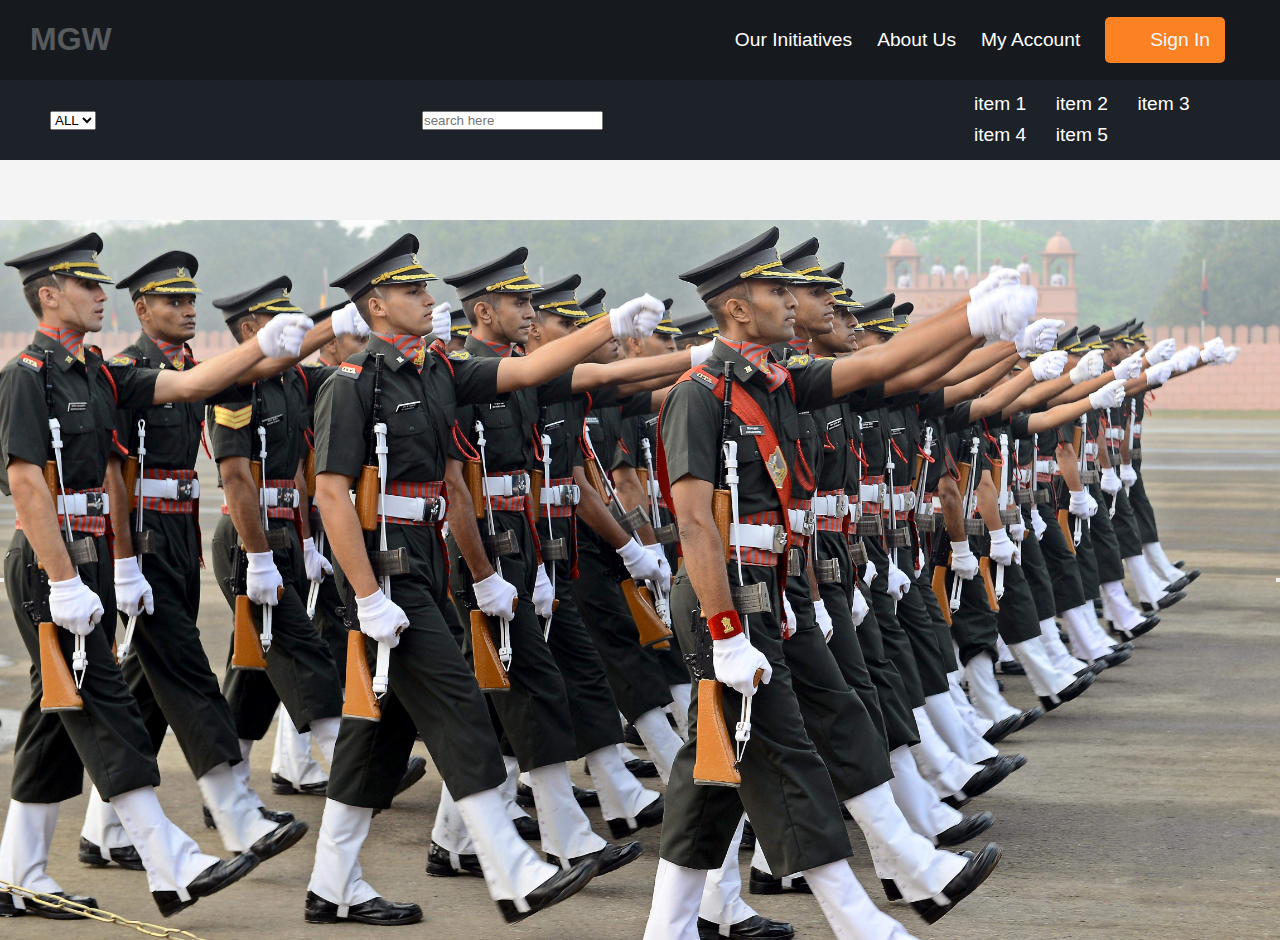
==== index.html @ dee2dc0b "images for image slider" ====
<!DOCTYPE html>
<html lang="en">
<head>
    <meta charset="UTF-8">
    <meta name="viewport" content="width=device-width, initial-scale=1.0">
    <title>MGW HOME PAGE</title>
    <link rel="stylesheet" href="style.css">
    <link rel="stylesheet" href="https://cdnjs.cloudflare.com/ajax/libs/font-awesome/6.6.0/css/all.min.css" integrity="sha512-Kc323vGBEqzTmouAECnVceyQqyqdsSiqLQISBL29aUW4U/M7pSPA/gEUZQqv1cwx4OnYxTxve5UMg5GT6L4JJg==" crossorigin="anonymous" referrerpolicy="no-referrer">
</head>
<header>

    <!---navigaton bar--->

    <div class="nav-bar" id="nav bar">
        <nav class="navigation-bar" id="navbar">
            <P id="logo" href="#">
                <span>M</span><span>G</span><span>W</span>
              </P>
            <div class="nav-links">
                <a href="http://127.0.0.1:5503/our-innovations.html">Our Initiatives</a>
                <a href="about-us.html">About Us</a>
                <a href="user-page.html">My Account</a>
                <a href="login-page.html" class="sign-in-btn" style="color:aliceblue">
                    <i class="fa-solid fa-user"></i>
                    Sign In
                </a>
                <p href="cart.html" class="cart-btn"><i class="fa-solid fa-cart-shopping" style="color: #fafafa;"></i></p>
            </div>
        </nav>
    </div>

    <!--search bar-->

    <nav class="search-bar" id="search-bar">
        <div class="search-bar">
            <select>
                <option>ALL</option>
                <input placeholder="search here">
                <div class="search-icon"><i class="fa-solid fa-magnifying-glass" style="color: #ffffff;"></i></div>
            </select>
        </div>
        <div class="item-links-pages">
            <a href="#">item 1</a>
            <a href="#">item 2</a>
            <a href="#">item 3</a>
            <a href="#">item 4</a>
            <a href="#">item 5</a>
        </div>
    </nav>

</header>
<body>
    
    
    <!-- Hero section image slider -->
    <div class="hero-section">
        <div class="image-container">
            <div class="image-list">
                <div class="image-item">
                    <img src="img1.jpg" alt="image-1">
                </div>
                <div class="image-item">
                    <img src="training_of_indian_army_hd_indian_army.jpg" alt="image-2">
                </div>
                <div class="image-item">
                    <img src="img2.jpg" alt="image-3">
                </div>
                <div class="image-item">
                    <img src="img3.jpg" alt="image-4">
                </div>
                <div class="image-item">
                    <img src="img3.jpg" alt="image-5">
                </div>
                <div class="image-item">
                    <img src="img3.jpg" alt="image-6">
                </div>
                <div class="image-item">
                    <img src="img3.jpg" alt="image-7">
                </div>
                <div class="image-item">
                    <img src="img3.jpg" alt="image-8">
                </div>
                <div class="image-item">
                    <img src="img3.jpg" alt="image-9">
                </div>
                <div class="image-item">
                    <img src="img3.jpg" alt="image-10">
                </div>
                <div class="image-item">
                    <img src="img3.jpg" alt="image-11">
                </div>
                <div class="image-item">
                    <img src="img3.jpg" alt="image-12">
                </div>
                <div class="image-item">
                    <img src="img3.jpg" alt="image-13">
                </div>
            </div>
            <div class="img-btn-container">
                <button class="slider-btn" id="slide-btn-left"><i class="fa-solid fa-angle-left"></i></button>
                <button class="slider-btn" id="slide-btn-right"><i class="fa-solid fa-angle-right"></i></button>
            </div>
        </div>
    </div>
    

</body>

<!--footer>

    <div class="footer-div">

    <div class="footer-section" id="social-media">
        <h3 onclick="toggleVisibility('social-media-content')">Social Media</h3>
        <div id="social-media-content" class="hidden">
            <p><a href="#" class="footer-link" style="color:aliceblue">Facebook</a></p>
            <p><a href="#" class="footer-link" style="color:aliceblue">Twitter</a></p>
            <p><a href="#" class="footer-link" style="color:aliceblue">Instagram</a></p>
        </div>
    </div>
    <hr width="100%" height="2px">
    
    <div class="footer-section" id="links">
        <h3 onclick="toggleVisibility('links-content')">Links</h3>
        <div id="links-content" class="hidden">
            <p><a href="#" style="color:aliceblue">Home</a></p>
            <p><a href="#" style="color:aliceblue">About Us</a></p>
            <p><a href="#" style="color:aliceblue">Innovations</a></p>
        </div>
    </div>
    <hr>

    <div class="footer-section" id="contact-us">
        <h3 onclick="toggleVisibility('contact-us-content')">contact us</h3>
        <div id="contact-us-content" class="hidden">
            <p>123456789</p>
            <p>aggriculturekh@gmail.com</p>
        </div>
    </div>
    <hr width="100%" height="2px">

    <div class="footer-section" id="address">
        <h3 onclick="toggleVisibility('address-content')">Our Address</h3>
        <div id="address-content" class="hidden">
            <p>National Informatics Centre</p>
            <p>A4B4, 3rd Floor, A Block</p>
            <p>CGO Complex, Lodhi Road</p>
            <p>New Delhi-110003</p>
        </div>
    </div>
    <hr>
</footer--->

</html>
---- style.css ----
*{
    padding:0;
    margin:0;
    border:border-box;

}


body {
    font-family: 'Poppins', sans-serif;
    line-height: 1.6;
    color:#1d2228;
    background-color: #f4f4f4;
    margin: 0;
    padding: 0;
}

/*navigation bar*/

#navbar {
    background-color:#161a1f; 
    height: 80px; 
    width: 100%;
    display: flex;
    align-items: center;
    padding: 0 30px;
    position: relative;
    transition: background-color 0.3s ease;
}

#logo {
    color:#585b5d; 
    font-family: 'Segoe UI', Tahoma, Geneva, Verdana, sans-serif;
    font-size: 2rem;
    margin-right: auto; 
    text-decoration: none; 
    font-weight: bold; 
    transition: color 0.3s ease; 
  }
  
  #logo span {
    display: inline-block;
    transition: transform 0.3s ease;
    position: relative;
    cursor: pointer;
  }
  
  #logo span:hover {
    transform: translateY(-5px) rotateZ(5deg);
  }
  
  /* For a more dynamic wave effect */

  #logo span:nth-child(odd):hover {
    transform: translateY(5px) rotateZ(-5deg);
  }


.navigation-bar nav {
    display: flex;
    align-items: center;
}

.navigation-bar a {
    color: #ffffff; 
    text-decoration: none;
    margin-left: 25px; 
    font-size: 1.2rem;
    position: relative;
    padding: 0  px; 
    transition: color 0.3s ease, transform 0.3s ease; 
}

.navigation-bar a::after {
    content: '';
    position: absolute;
    left: 0;
    bottom: -5px;
    height: 2px;
    width: 100%;
    background-color:#fb8122;
    transform: scaleX(0); 
    transform-origin: bottom right;
    transition: transform 0.3s ease;
}

.navigation-bar a:hover {
    color: #fb8122; 
    transform: translateY(-2px); 
}

.navigation-bar a:hover::after {
    transform: scaleX(1); 
}

.navigation-bar i {
    color: #ffffff; 
    margin-left: 25px;
    font-size: 1.5rem;
    transition: color 0.3s ease, transform 0.3s ease; 
}

.navigation-bar i:hover {
    color:#ffffff; 
    transform: scale(1.2); 
}

.navigation-bar {
    display: flex;
    justify-content: space-between;
    align-items: center;
    padding: 0 20px;
    width: 100%;
    box-sizing: border-box;
}

.nav-links {
    display: flex;
    align-items: center;
}

.sign-in-btn {
    display: flex;
    align-items: center;
    background-color:#fb8122;
    color: #ffffff;
    padding: 8px 15px;
    border-radius: 5px;
    transition: background-color 0.3s ease;
}

.sign-in-btn:hover {
    background-color:#b3540b ;
}

.sign-in-btn i {
    margin-right: 5px;
}

@media (max-width: 768px) {
    .nav-links {
        display: none;
    }
    
  
}

/* search-bar*/


#search-bar {
    background-color:#1d2228; 
    height: 80px; 
    width: 100%;
    align-items: center;
    padding: 0 30px;
    position: relative;
    transition: background-color 0.3s ease;
}


.search-bar nav {
    display: flex;
    align-items: center;
}
.search-bar a {
    color: #ffffff; 
    text-decoration: none;
    margin-left: 25px; 
    font-size: 1.2rem;
    position: relative;
    padding: 0  px; 
    transition: color 0.3s ease, transform 0.3s ease; 
}

.seach-bar a::after {
    content: '';
    position: absolute;
    left: 0;
    bottom: -5px;
    height: 2px;
    width: 100%;
    background-color:#fb8122;
    transform: scaleX(0); 
    transform-origin: bottom right;
    transition: transform 0.3s ease;
}

.search-bar a:hover {
    color: #fb8122; 
    transform: translateY(-2px); 
}

.search-bar a:hover::after {
    transform: scaleX(1); 
}

.earch-bar i {
    color: #ffffff; 
    margin-left: 25px;
    font-size: 1.5rem;
    transition: color 0.3s ease, transform 0.3s ease; 
}

.search-bar i:hover {
    color:#ffffff; 
    transform: scale(1.2); 
}

.search-bar {
    display: flex;
    justify-content: space-between;
    align-items: center;
    padding: 0 20px;
    width: 100%;
    box-sizing: border-box;
}

.search-link-page {
    display: flex;
    align-items: center;
}

.sign-in-btn {
    display: flex;
    align-items: center;
    background-color:#fb8122;
    color: #ffffff;
    padding: 8px 15px;
    border-radius: 5px;
    transition: background-color 0.3s ease;
}

.sign-in-btn:hover {
    background-color:#b3540b ;
}

.sign-in-btn i {
    margin-right: 5px;
}

@media (max-width: 768px) {
    .nav-links {
        display: none;
    }
    
  
}


/*hero section*/

/*image slider*/

.hero-section {
    margin-top: 60px;
    position: relative;
    height: 80vh;
    overflow: hidden;
}

.image-container{
    width: 100%;
    height: 100%;
}

.image-list{
  display: flex;
  transition: transform 0.5s ease;
}

.image-item{
    flex: 0 0 100%;
    height: 80vh;
}

.image-item img{
    width: 100%;
    height: 100%;
    object-fit: cover;
}


.img-btn-container{
    position: absolute;
    top: 50%;
    transform: translateY(-50%);
    display:flex;
    justify-content:space-between;
    width:100%;
    
}
  





/*contact info



.info{
    height: 400px;
    width: 23%;
    background-color:#161a1f;}

    #social-media{
        color:white;
       }
    
    #links{
        color:white;
       }  
   
   .footer-section {
       margin-bottom: 15px;
       color:white;
       transition: background-color 0.3s ease;
   }

   .footer-section h3 {
       cursor: pointer;
       
       margin: 50px;
   }
   
   .hidden {
       display: none;
       color:white;
   }
   
   .footer-section a {
       text-decoration: none;
       margin-top: 20px;
   }

   .footer-section p{
       margin-left:50px;
   }

   .footer-section a:hover {
       text-decoration: underline;
   }

footer {
    background-color: #161a1f; 
    color: #ecf0f1; 
}

.footer-link {
    color: #1d2228; 
    text-decoration: none;
    transition: color 0.3s ease;
}

.footer-link:hover {
    color: #fb8122; 
    text-decoration: underline;
}

.footer-section h3 {
    cursor: pointer;
}

.hidden {
    display: none;
}

*/
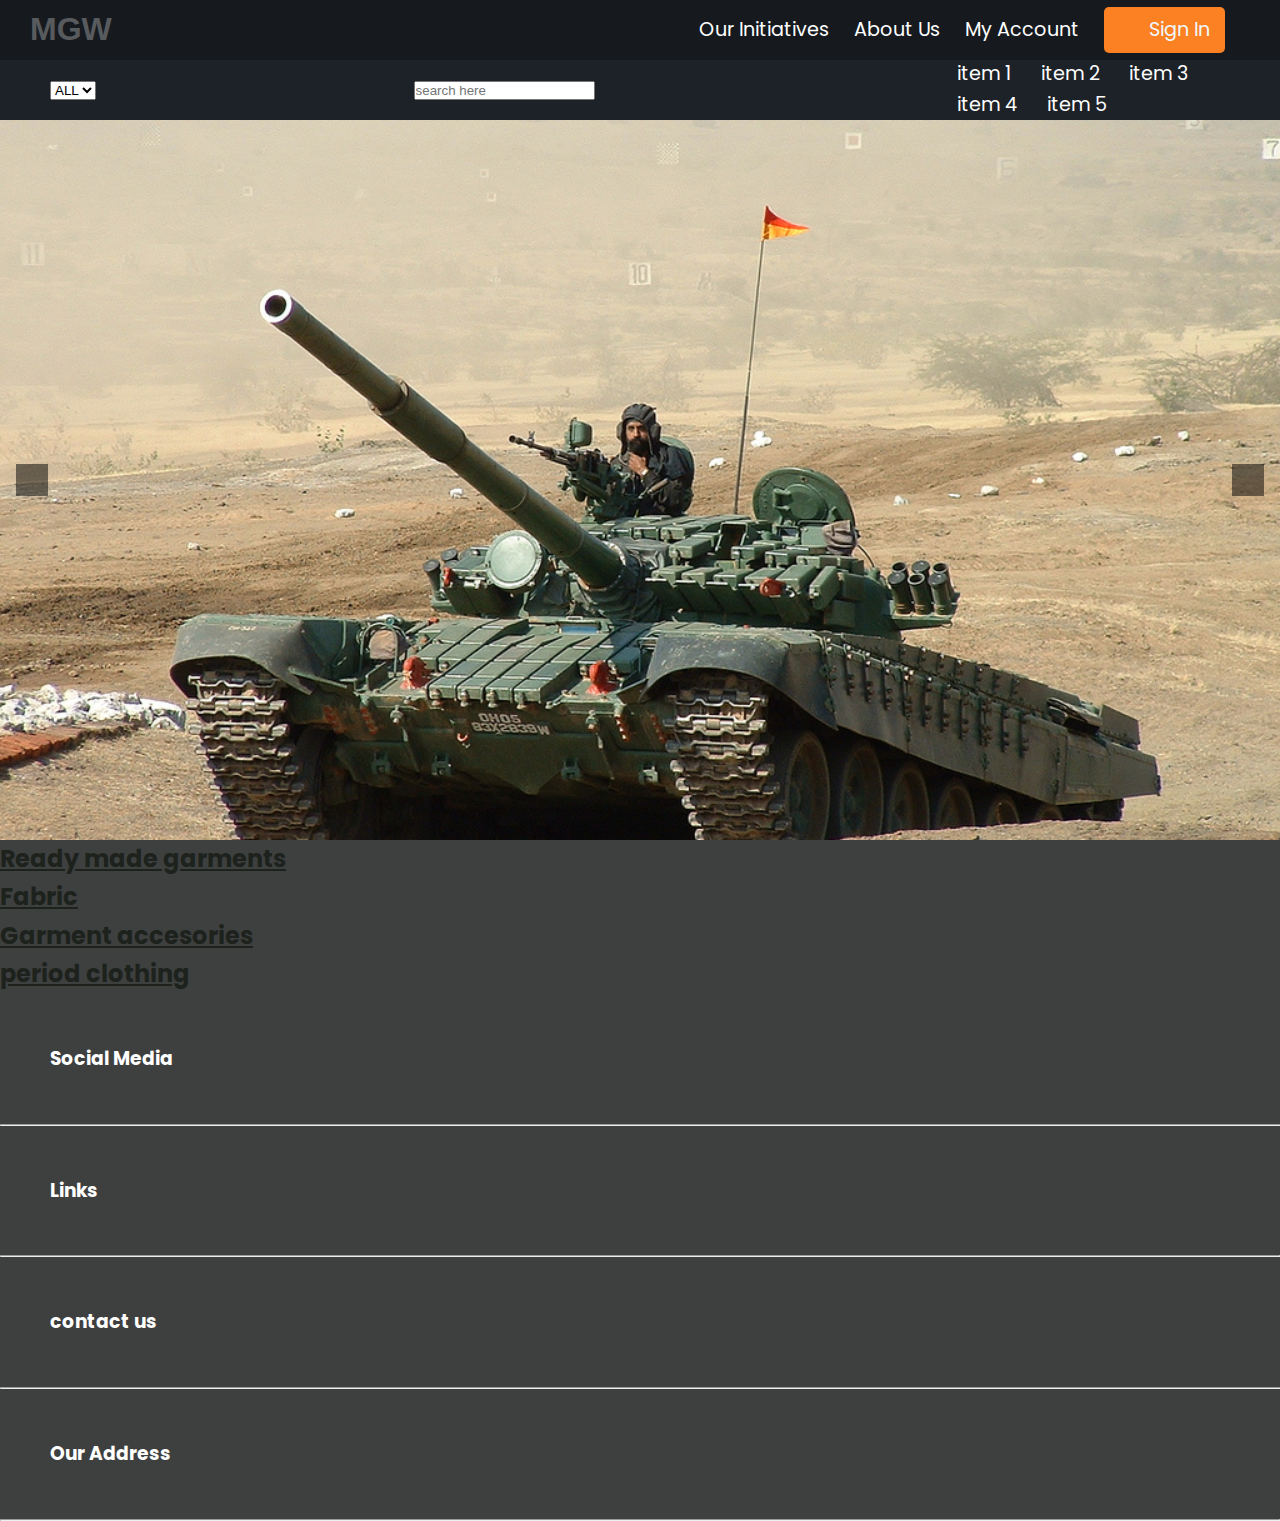
==== commit cd5d1d78: "." ====
--- a/index.html
+++ b/index.html
@@ -6,8 +6,11 @@
     <title>MGW HOME PAGE</title>
     <link rel="stylesheet" href="style.css">
     <link rel="stylesheet" href="https://cdnjs.cloudflare.com/ajax/libs/font-awesome/6.6.0/css/all.min.css" integrity="sha512-Kc323vGBEqzTmouAECnVceyQqyqdsSiqLQISBL29aUW4U/M7pSPA/gEUZQqv1cwx4OnYxTxve5UMg5GT6L4JJg==" crossorigin="anonymous" referrerpolicy="no-referrer">
+    <!-- Add Google Fonts -->
+    <link href="https://fonts.googleapis.com/css2?family=Poppins:wght@300;400;600;700&display=swap" rel="stylesheet">
 </head>
 <header>
+    <body>
 
     <!---navigaton bar--->
 
@@ -47,23 +50,21 @@
             <a href="#">item 5</a>
         </div>
     </nav>
+</header>
 
-</header>
-<body>
-    
     
     <!-- Hero section image slider -->
     <div class="hero-section">
         <div class="image-container">
             <div class="image-list">
                 <div class="image-item">
-                    <img src="img1.jpg" alt="image-1">
+                    <img src="img3.jpg" alt="image-1">
                 </div>
                 <div class="image-item">
                     <img src="training_of_indian_army_hd_indian_army.jpg" alt="image-2">
                 </div>
                 <div class="image-item">
-                    <img src="img2.jpg" alt="image-3">
+                    <img src="img3.jpg" alt="image-3">
                 </div>
                 <div class="image-item">
                     <img src="img3.jpg" alt="image-4">
@@ -102,11 +103,32 @@
             </div>
         </div>
     </div>
+
+    
+    <!-- Facilities provided -->
+    <div class="facilities-section">
+        <div class="box1 box">
+            <h2><a href="#" style="color:#1d221d">Ready made garments</a></h2>
+            <i class="fa-solid fa-shirt" style="color: #e28708;"></i>
+        </div>
+        <div class="box2 box">
+            <h2><a href="#" style="color:#1d221d">Fabric</a></h2>
+            <i class="fa-solid fa-hat-cowboy-side" style="color: #f29e0d;"></i>
+        </div>
+        <div class="box3 box">
+            <h2><a href="#" style="color:#1d221d">Garment accesories</a></h2>
+            <i class="fa-solid fa-magnifying-glass-chart" style="color: #fb8112;"></i>
+        </div>
+        <div class="box4 box">
+            <h2><a href="#" style="color: #1d221d;">period clothing</a></h2>
+            <i class="fa-solid fa-helmet-un" style="color: #fb8112;"></i>
+        </div>
+    </div>
     
 
 </body>
 
-<!--footer>
+<!--footer--->
 
     <div class="footer-div">
 
--- a/style.css
+++ b/style.css
@@ -19,7 +19,7 @@
 
 #navbar {
     background-color:#161a1f; 
-    height: 80px; 
+    height: 60px; 
     width: 100%;
     display: flex;
     align-items: center;
@@ -150,7 +150,7 @@
 
 #search-bar {
     background-color:#1d2228; 
-    height: 80px; 
+    height: 60px; 
     width: 100%;
     align-items: center;
     padding: 0 30px;
@@ -246,6 +246,9 @@
     
   
 }
+body{
+    background-color: #3e4040;
+}
 
 
 /*hero section*/
@@ -253,7 +256,7 @@
 /*image slider*/
 
 .hero-section {
-    margin-top: 60px;
+    margin-top: 0px;
     position: relative;
     height: 80vh;
     overflow: hidden;
@@ -290,13 +293,32 @@
     width:100%;
     
 }
-  
-
-
-
-
-
-/*contact info
+          
+.slider-btn{
+    position: absolute;
+    top: 50%;
+    transform: translateY(-50%);
+    background-color: rgba(0, 0, 0, 0.5);
+    color: #fff;
+    border: none;
+    padding: 1rem;
+    cursor: pointer;
+    font-size: 1.5rem;
+}
+
+#slide-btn-left {
+    left: 1rem;
+}
+
+#slide-btn-right {
+    right: 1rem;
+}
+
+
+
+
+
+/*contact info*/
 
 
 
@@ -367,4 +389,4 @@
     display: none;
 }
 
-*/
+
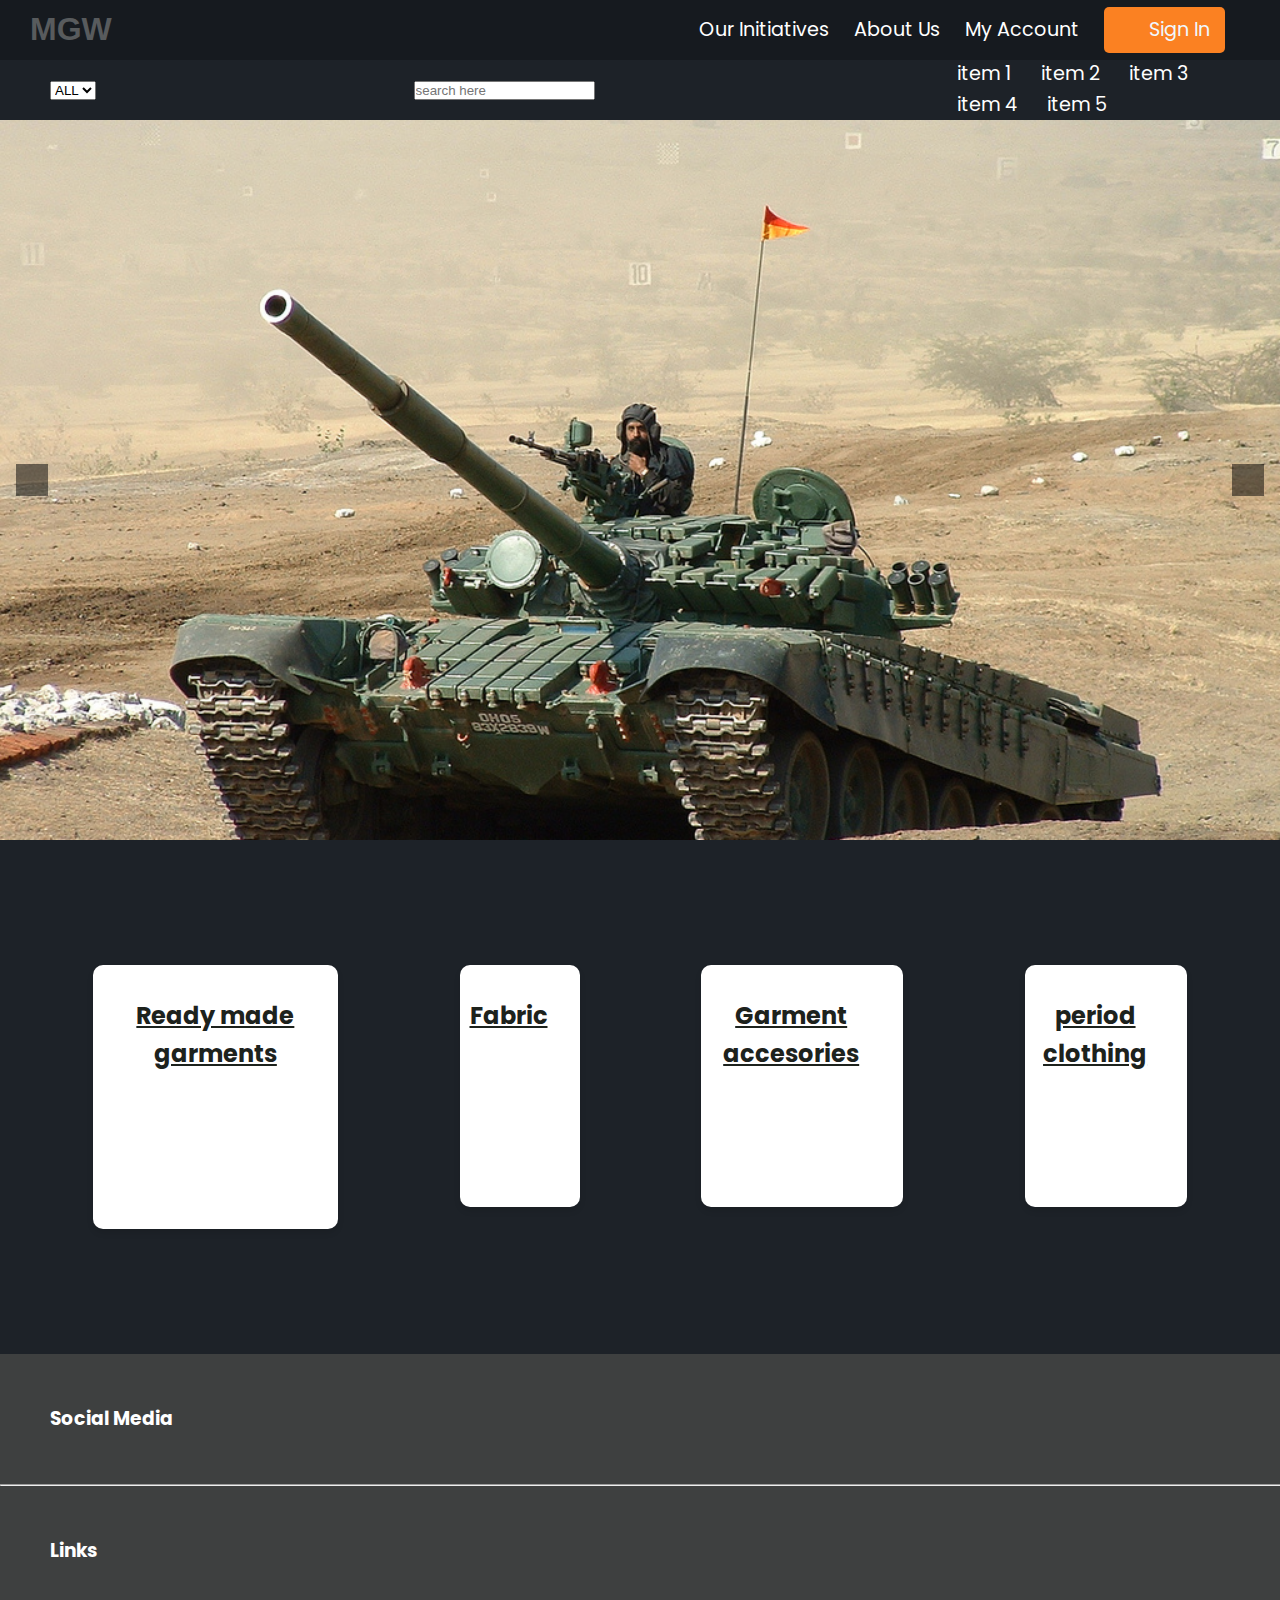
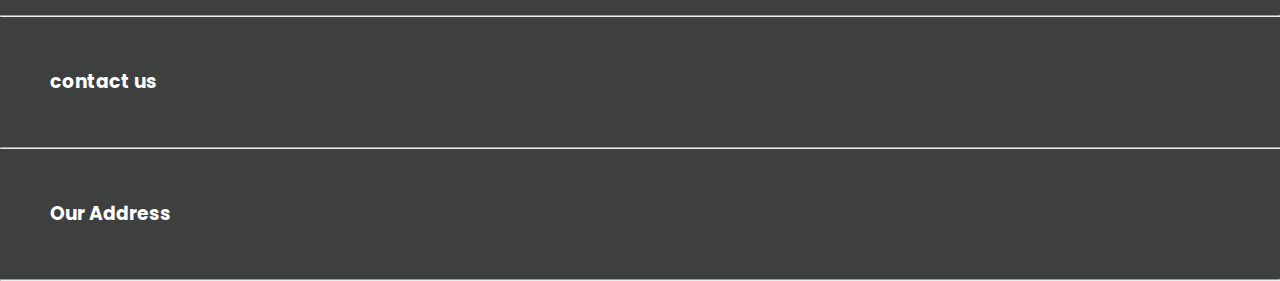
==== commit 3985133b: "transitions in photo slider added" ====
--- a/index.html
+++ b/index.html
@@ -171,6 +171,7 @@
         </div>
     </div>
     <hr>
-</footer--->
+    <script src="home-page.js"></script>
+</footer>
 
 </html>--- a/style.css
+++ b/style.css
@@ -253,6 +253,103 @@
 
 /*hero section*/
 
+/*services offered*/
+
+
+
+.facilities-section{
+    display: flex;
+    justify-content: space-around;
+    padding: 4rem 2rem;
+    background-color: #1d2228;
+}
+
+
+.box{
+    background-color: #fff;
+    padding: 2rem;
+    height:200px;
+    border-radius: 10px;
+    box-shadow: 0 4px 6px rgba(0, 0, 0, 0.1);
+    text-align: center;
+    transition: transform 0.3s ease;
+}
+            
+.box:hover{
+    transform: translateY(-10px);
+}
+
+.box h2 {
+    color: #2c3e50;
+    margin-bottom: 1rem;
+}
+
+.box i {
+    font-size: 3rem;
+    margin-top: 1rem;
+}
+
+.box1{
+    margin:5%;
+}
+
+.box2{
+    padding-left:10px;
+    padding-bottom:10px;
+    margin:5%;
+}
+
+.box3{
+    padding-left:10px;
+    padding-bottom:10px;
+    margin:5%;
+}
+
+.box4{
+    padding-left:10px;
+    padding-bottom:10px;
+    margin:5%;
+
+}
+
+
+
+/*additional information on the features*/
+
+.services-section {
+    display: flex;
+    padding: 4rem 2rem;
+    background-color: #fff;
+}
+
+.section-left {
+    flex: 1;
+    padding-right: 2rem;
+}
+
+.panel {
+    margin-bottom: 2rem;
+}
+
+.panel h2 {
+    color: #2c3e50;
+    margin-bottom: 1rem;
+}
+
+.section-right {
+    flex: 1;
+}
+
+.feature-image {
+    width: 100%;
+    height: auto;
+    border-radius: 10px;
+    box-shadow: 0 4px 6px rgba(0, 0, 0, 0.1);
+}
+
+
+
+
 /*image slider*/
 
 .hero-section {
@@ -313,9 +410,6 @@
 #slide-btn-right {
     right: 1rem;
 }
-
-
-
 
 
 /*contact info*/
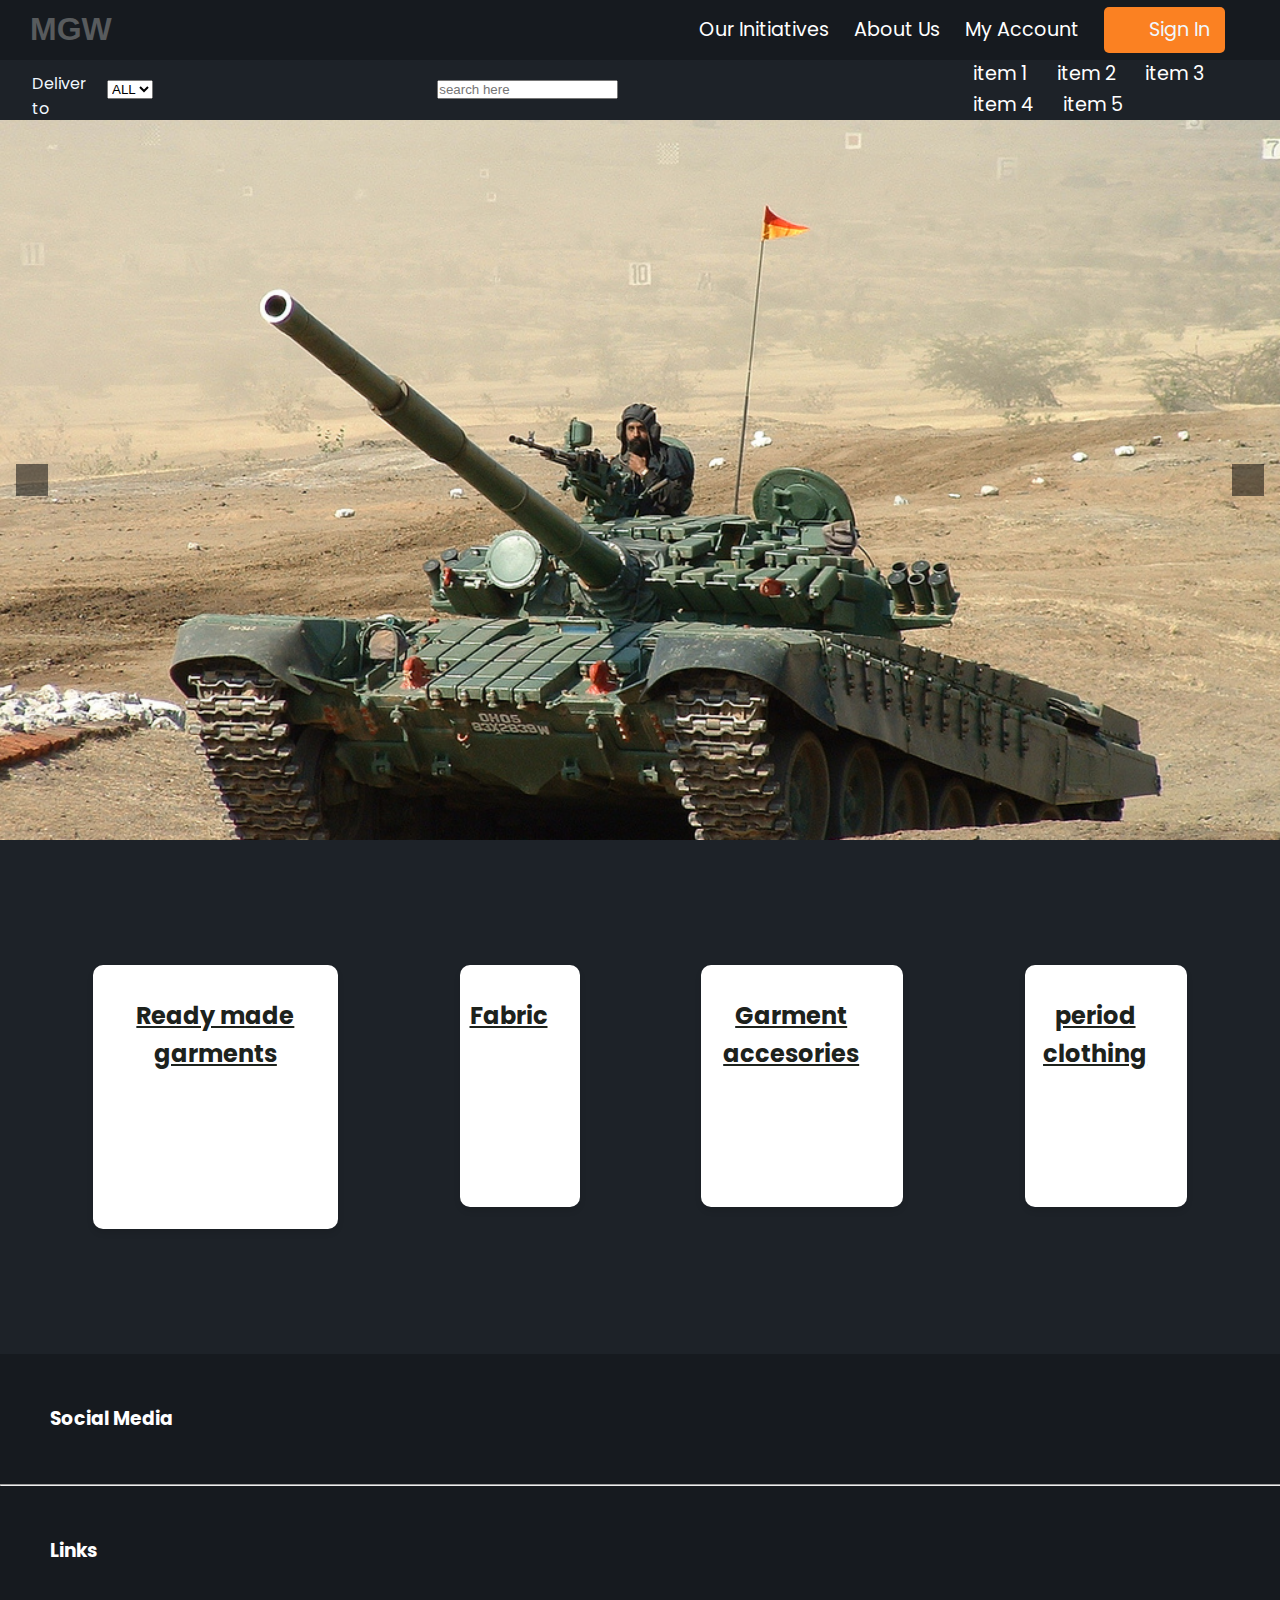
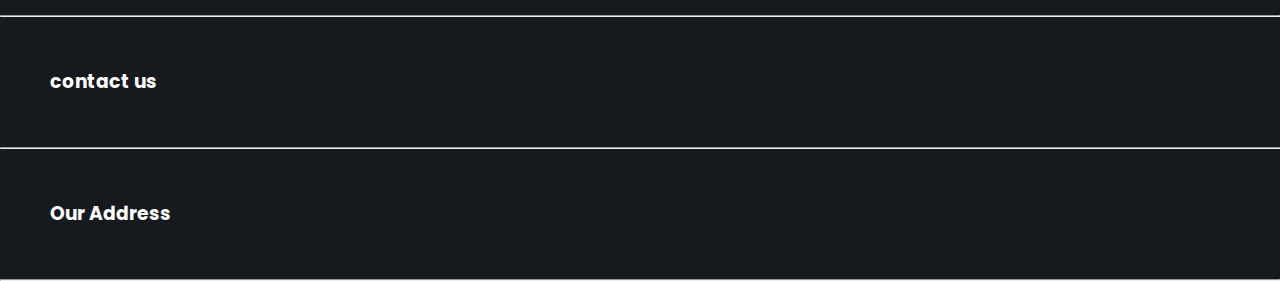
==== commit 3cdde5f0: "address to be delivered added" ====
--- a/index.html
+++ b/index.html
@@ -32,9 +32,22 @@
         </nav>
     </div>
 
-    <!--search bar-->
+    <!--search bar pannel -->
+    
+    <nav class="search-bar" id="search-bar">
+        
+        <!--search bar address bar for delivery location to be available-->
+        
+        <div class="address-icon">
+            <i class="fa-solid fa-location-dot" style="color:aliceblue" ></i>
+            <div class="address"></div>
+                <p style="color:aliceblue" class="address1">Deliver to</p>           
+                <p style="color:aliceblue" class="address2">India</p>
+            </div>
+        </div>
 
-    <nav class="search-bar" id="search-bar">
+     <!--search bar pannel -->
+
         <div class="search-bar">
             <select>
                 <option>ALL</option>
@@ -42,13 +55,18 @@
                 <div class="search-icon"><i class="fa-solid fa-magnifying-glass" style="color: #ffffff;"></i></div>
             </select>
         </div>
-        <div class="item-links-pages">
+
+
+        <!--search bar itm box -->
+        <nav class="item-links-pages" id="item-link-pages">
+            <div  class="items" id="items">
             <a href="#">item 1</a>
             <a href="#">item 2</a>
             <a href="#">item 3</a>
             <a href="#">item 4</a>
             <a href="#">item 5</a>
         </div>
+        </nav>
     </nav>
 </header>
 
--- a/style.css
+++ b/style.css
@@ -145,7 +145,7 @@
   
 }
 
-/* search-bar*/
+/* search-bar */
 
 
 #search-bar {
@@ -158,12 +158,33 @@
     transition: background-color 0.3s ease;
 }
 
+/*address */ 
+
+.address{
+  
+    size:2 rem;
+}
+
+.addess-icon{
+    display: flex;
+    align-items: center;
+}
+
+.address1{
+    size:1 rem;
+    margin-left: 2px;
+}
+
+.address2{
+    size:1 rem;
+}
 
 .search-bar nav {
     display: flex;
     align-items: center;
 }
-.search-bar a {
+
+.item-links-pages a {
     color: #ffffff; 
     text-decoration: none;
     margin-left: 25px; 
@@ -173,7 +194,7 @@
     transition: color 0.3s ease, transform 0.3s ease; 
 }
 
-.seach-bar a::after {
+.item-links-pages a::after {
     content: '';
     position: absolute;
     left: 0;
@@ -186,16 +207,16 @@
     transition: transform 0.3s ease;
 }
 
-.search-bar a:hover {
+.item-links-pages a:hover {
     color: #fb8122; 
     transform: translateY(-2px); 
 }
 
-.search-bar a:hover::after {
+.item-links-pages a:hover::after {
     transform: scaleX(1); 
 }
 
-.earch-bar i {
+.search-bar i {
     color: #ffffff; 
     margin-left: 25px;
     font-size: 1.5rem;
@@ -216,7 +237,7 @@
     box-sizing: border-box;
 }
 
-.search-link-page {
+.item-links-pages {
     display: flex;
     align-items: center;
 }
@@ -247,7 +268,7 @@
   
 }
 body{
-    background-color: #3e4040;
+    background-color:#161a1f ;
 }
 
 
@@ -280,7 +301,7 @@
 }
 
 .box h2 {
-    color: #2c3e50;
+    
     margin-bottom: 1rem;
 }
 
@@ -332,7 +353,7 @@
 }
 
 .panel h2 {
-    color: #2c3e50;
+   
     margin-bottom: 1rem;
 }
 
@@ -415,7 +436,6 @@
 /*contact info*/
 
 
-
 .info{
     height: 400px;
     width: 23%;
@@ -430,6 +450,7 @@
        }  
    
    .footer-section {
+    background-color: #161a1f; 
        margin-bottom: 15px;
        color:white;
        transition: background-color 0.3s ease;
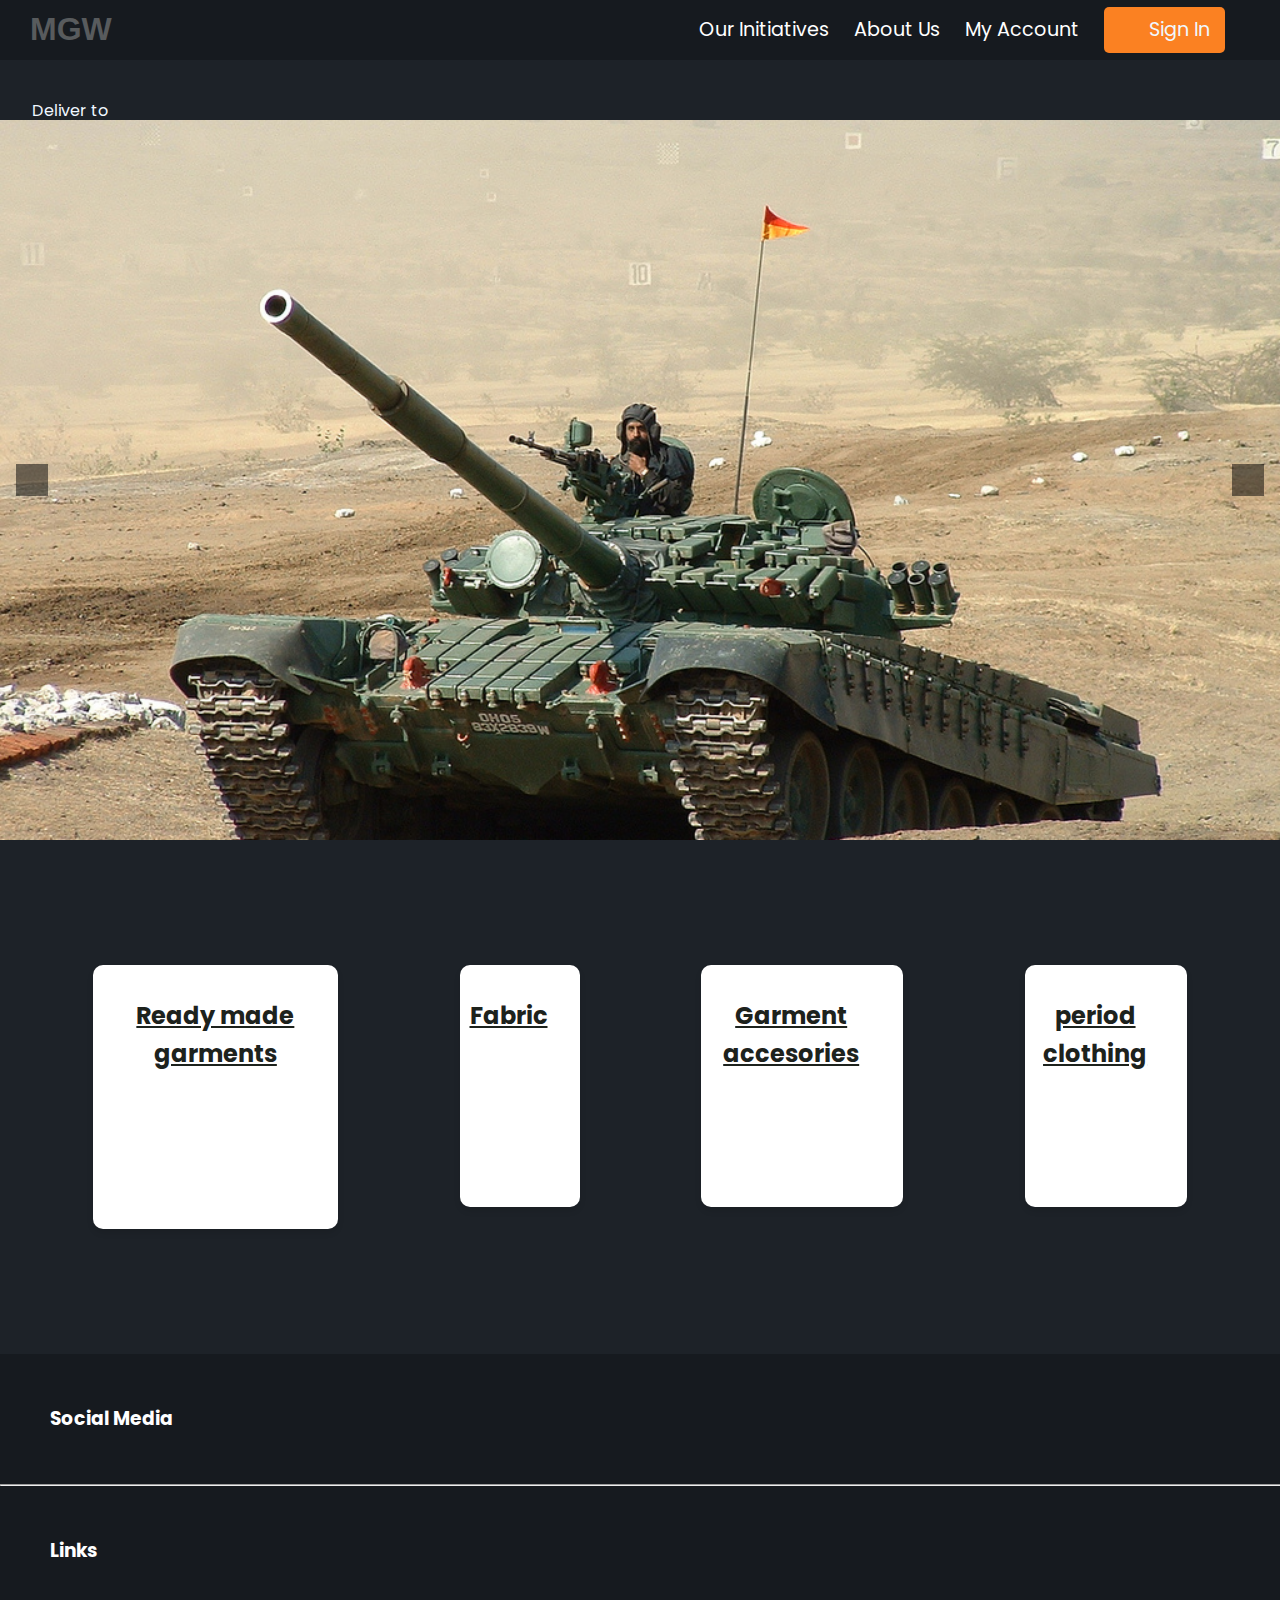
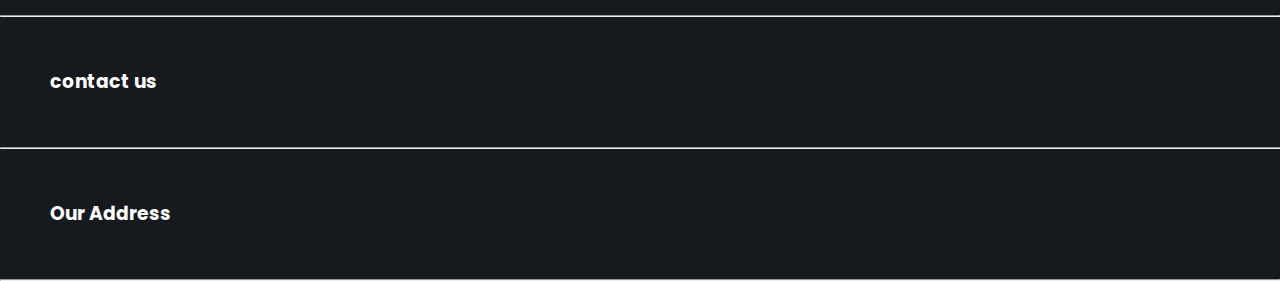
==== commit c572f854: "." ====
--- a/index.html
+++ b/index.html
@@ -35,11 +35,12 @@
     <!--search bar pannel -->
     
     <nav class="search-bar" id="search-bar">
+        <i class="fa-solid fa-location-dot" style="color:aliceblue" ></i>
+
         
         <!--search bar address bar for delivery location to be available-->
         
         <div class="address-icon">
-            <i class="fa-solid fa-location-dot" style="color:aliceblue" ></i>
             <div class="address"></div>
                 <p style="color:aliceblue" class="address1">Deliver to</p>           
                 <p style="color:aliceblue" class="address2">India</p>
@@ -63,8 +64,7 @@
             <a href="#">item 1</a>
             <a href="#">item 2</a>
             <a href="#">item 3</a>
-            <a href="#">item 4</a>
-            <a href="#">item 5</a>
+            
         </div>
         </nav>
     </nav>
--- a/style.css
+++ b/style.css
@@ -160,29 +160,28 @@
 
 /*address */ 
 
+
+.address-icon{
+   padding-left:2 rem;
+}
+
 .address{
-  
-    size:2 rem;
-}
-
-.addess-icon{
-    display: flex;
-    align-items: center;
-}
-
+display:flex;
+
+}
 .address1{
-    size:1 rem;
+    size:0.5 rem;
     margin-left: 2px;
 }
 
 .address2{
     size:1 rem;
-}
-
-.search-bar nav {
-    display: flex;
-    align-items: center;
-}
+    font-weight: bold;
+}
+
+/*search bar pannel*/
+
+
 
 .item-links-pages a {
     color: #ffffff; 
@@ -227,7 +226,7 @@
     color:#ffffff; 
     transform: scale(1.2); 
 }
-
+/*  
 .search-bar {
     display: flex;
     justify-content: space-between;
@@ -241,24 +240,7 @@
     display: flex;
     align-items: center;
 }
-
-.sign-in-btn {
-    display: flex;
-    align-items: center;
-    background-color:#fb8122;
-    color: #ffffff;
-    padding: 8px 15px;
-    border-radius: 5px;
-    transition: background-color 0.3s ease;
-}
-
-.sign-in-btn:hover {
-    background-color:#b3540b ;
-}
-
-.sign-in-btn i {
-    margin-right: 5px;
-}
+*/
 
 @media (max-width: 768px) {
     .nav-links {
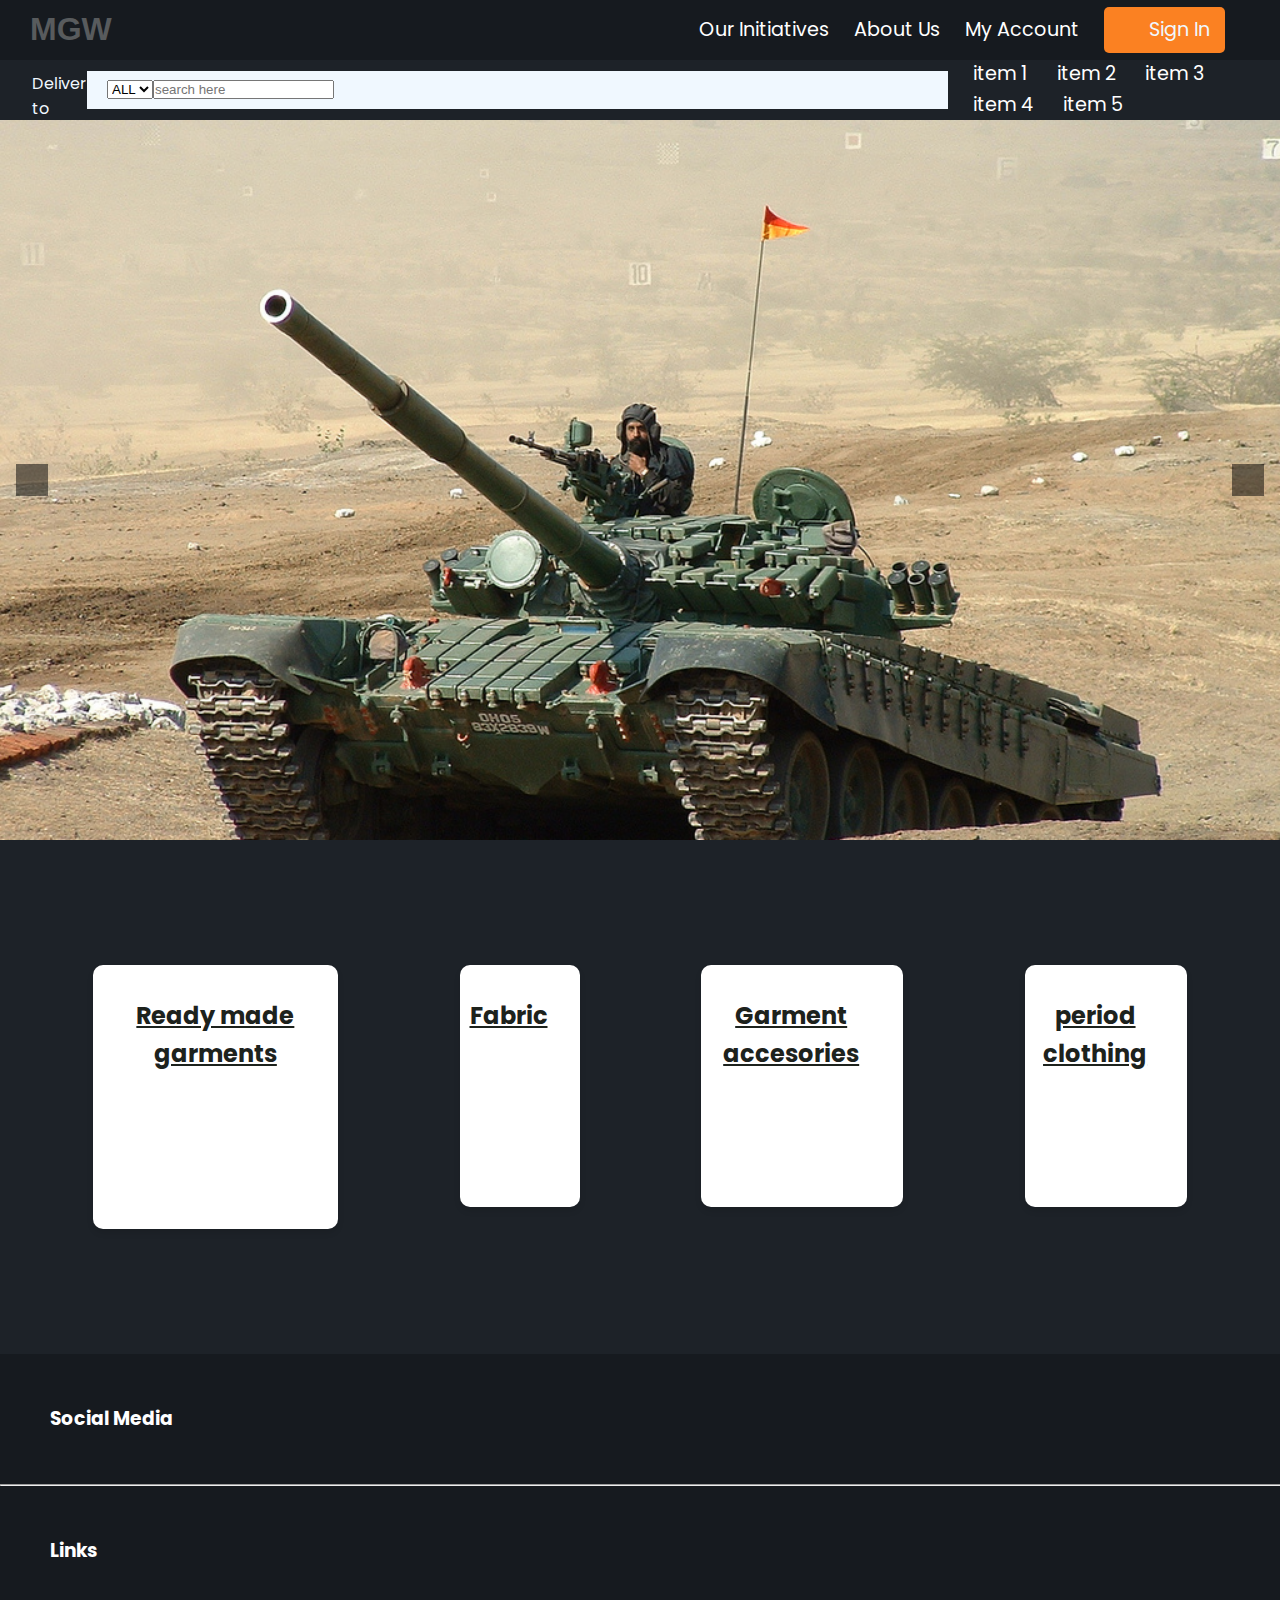
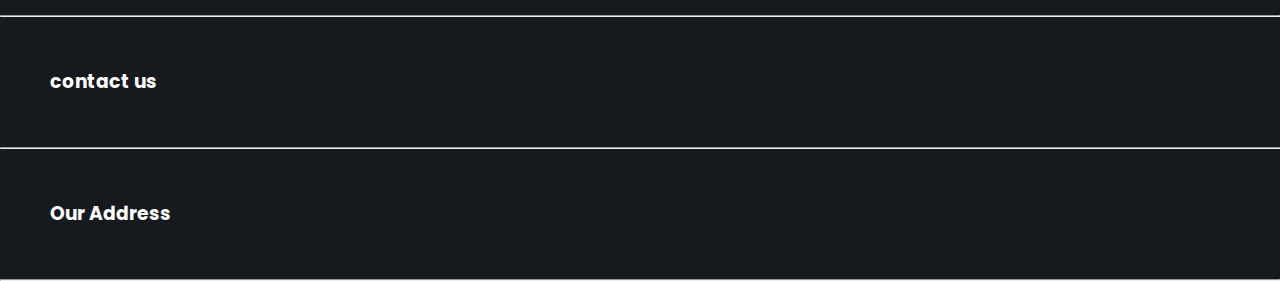
==== commit 74cac700: "." ====
--- a/index.html
+++ b/index.html
@@ -35,12 +35,11 @@
     <!--search bar pannel -->
     
     <nav class="search-bar" id="search-bar">
-        <i class="fa-solid fa-location-dot" style="color:aliceblue" ></i>
-
         
         <!--search bar address bar for delivery location to be available-->
         
         <div class="address-icon">
+            <i class="fa-solid fa-location-dot" style="color:aliceblue" ></i>
             <div class="address"></div>
                 <p style="color:aliceblue" class="address1">Deliver to</p>           
                 <p style="color:aliceblue" class="address2">India</p>
@@ -53,7 +52,9 @@
             <select>
                 <option>ALL</option>
                 <input placeholder="search here">
-                <div class="search-icon"><i class="fa-solid fa-magnifying-glass" style="color: #ffffff;"></i></div>
+                <div class="search-icon">
+                    <i class="fa-solid fa-magnifying-glass" style="color: #ffffff;"></i>
+                </div>
             </select>
         </div>
 
@@ -64,7 +65,8 @@
             <a href="#">item 1</a>
             <a href="#">item 2</a>
             <a href="#">item 3</a>
-            
+            <a href="#">item 4</a>
+            <a href="#">item 5</a>
         </div>
         </nav>
     </nav>
--- a/style.css
+++ b/style.css
@@ -181,7 +181,15 @@
 
 /*search bar pannel*/
 
-
+.search-bar {
+    display: flex;
+    align-items: center;
+    background-color: aliceblue;
+    padding: 0 20px;
+    border-radius: 2 px;
+    width: 100%;
+    box-sizing: border-box;
+}
 
 .item-links-pages a {
     color: #ffffff; 
@@ -226,21 +234,13 @@
     color:#ffffff; 
     transform: scale(1.2); 
 }
-/*  
-.search-bar {
-    display: flex;
-    justify-content: space-between;
-    align-items: center;
-    padding: 0 20px;
-    width: 100%;
-    box-sizing: border-box;
-}
+
 
 .item-links-pages {
     display: flex;
     align-items: center;
 }
-*/
+
 
 @media (max-width: 768px) {
     .nav-links {
@@ -414,8 +414,20 @@
     right: 1rem;
 }
 
-
-/*contact info*/
+/* items to be sold */
+
+
+
+
+
+
+
+
+
+
+
+
+/*contact info in footer*/
 
 
 .info{
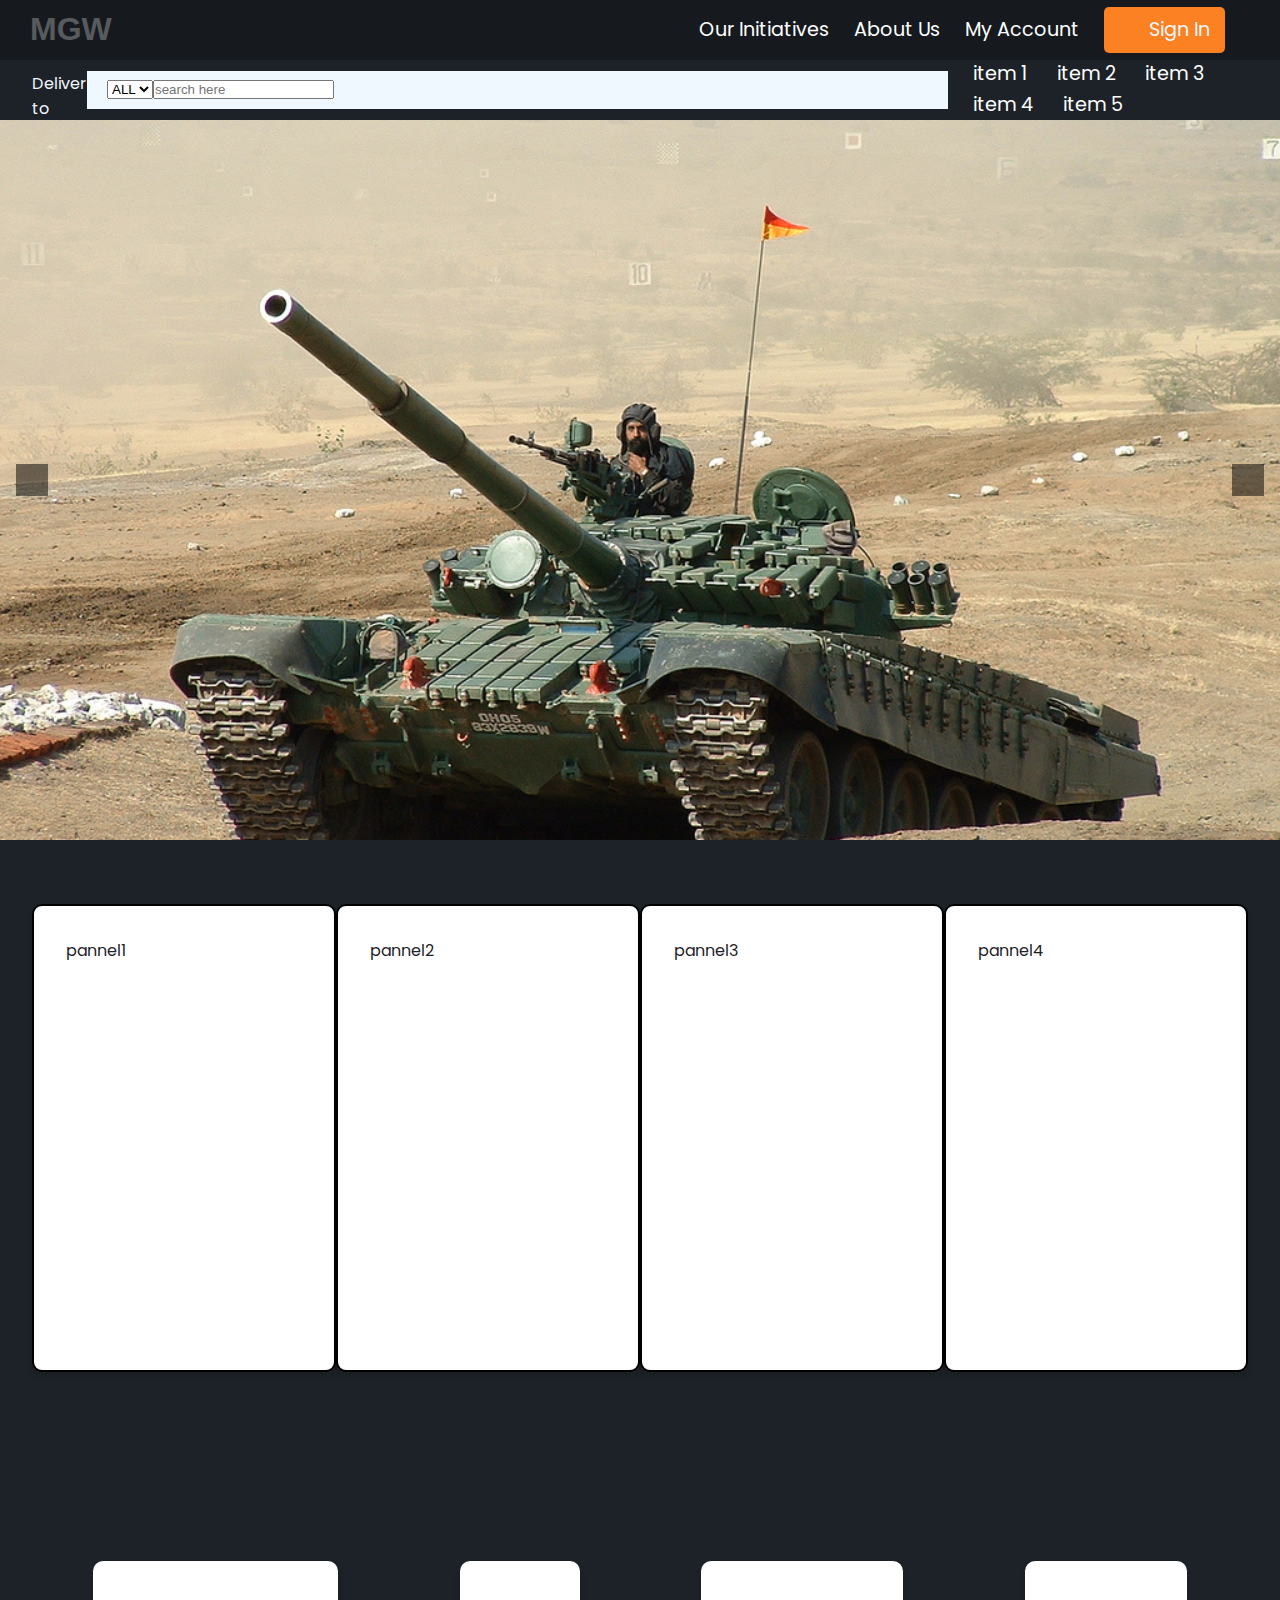
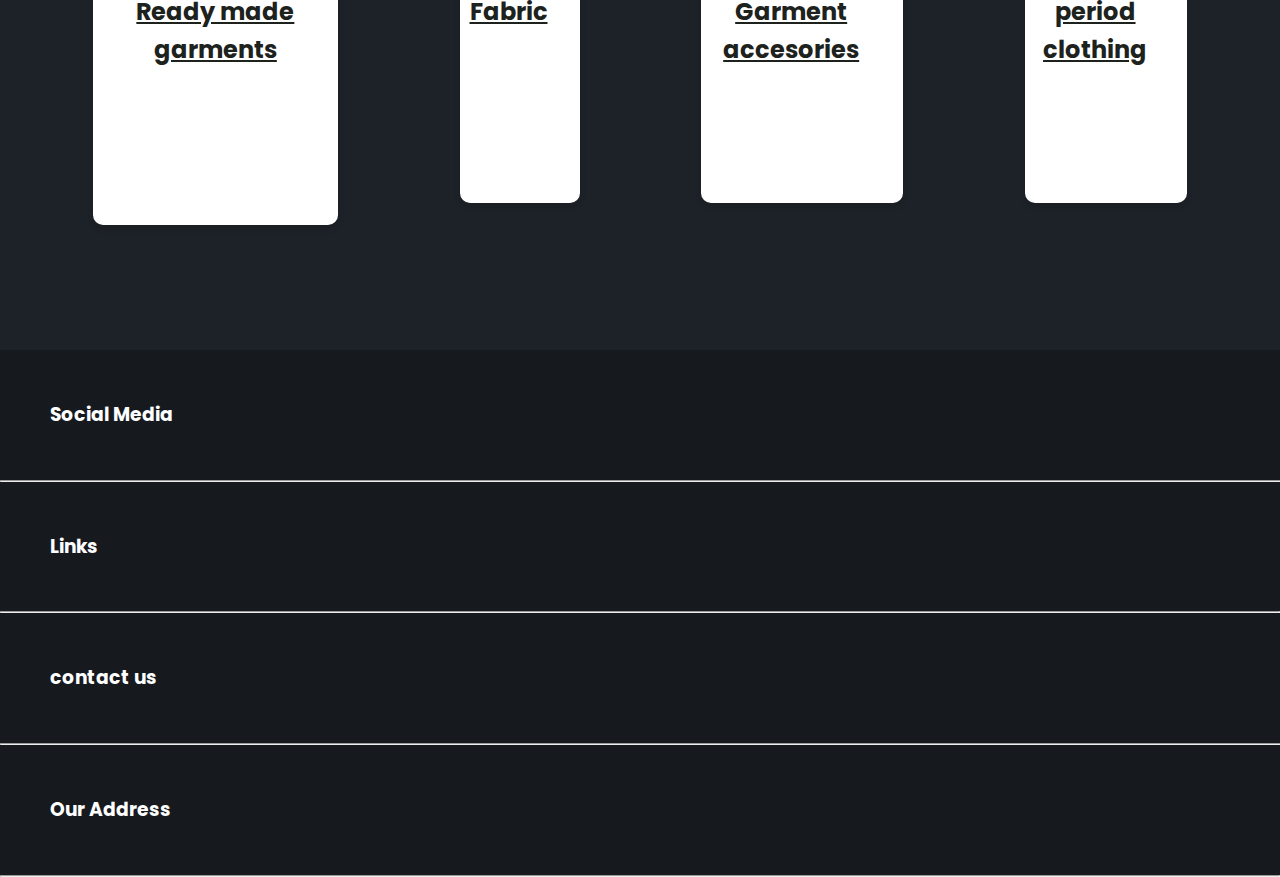
==== commit 702f0380: "shop section added" ====
--- a/index.html
+++ b/index.html
@@ -124,8 +124,18 @@
         </div>
     </div>
 
+    <!--items to be sold  shop section -->
+
+    <div class="shop-section" id="shop-section">
+        <div class="pannel 1 pannel" id="pannel1">pannel1</div>
+        <div class="pannel 2 pannel" id="pannel2">pannel2</div>
+        <div class="pannel 3 pannel" id="pannel3">pannel3</div>
+        <div class="pannel 4 pannel" id="pannel4">pannel4</div>
+    </div>
+
     
     <!-- Facilities provided -->
+
     <div class="facilities-section">
         <div class="box1 box">
             <h2><a href="#" style="color:#1d221d">Ready made garments</a></h2>
--- a/style.css
+++ b/style.css
@@ -315,42 +315,65 @@
 
 }
 
-
-
-/*additional information on the features*/
-
-.services-section {
-    display: flex;
+/*shop section*/
+
+
+.shop-section{
+    display: flex;
+    justify-content: space-around;
     padding: 4rem 2rem;
+    background-color: #1d2228;
+}
+
+
+.pannel{
+    display: flex;
     background-color: #fff;
-}
-
-.section-left {
-    flex: 1;
-    padding-right: 2rem;
-}
-
-.panel {
-    margin-bottom: 2rem;
-}
-
-.panel h2 {
-   
-    margin-bottom: 1rem;
-}
-
-.section-right {
-    flex: 1;
-}
-
-.feature-image {
-    width: 100%;
-    height: auto;
+    border: 2px solid black;
+    padding: 2rem;
+    height:400px;
+    width: 20%;
     border-radius: 10px;
     box-shadow: 0 4px 6px rgba(0, 0, 0, 0.1);
-}
-
-
+    text-align: center;
+    transition: transform 0.3s ease;
+}
+            
+.pannel:hover{
+    transform: translateY(-10px);
+}
+
+.pannel h2 {
+    margin-bottom: 1rem;
+}
+
+.pannel i {
+    font-size: 3rem;
+    margin-top: 1rem;
+}
+
+.pannel1{
+    margin:5%;
+}
+
+.pannel2{
+    padding-left:10px;
+    padding-bottom:10px;
+    margin:5%;
+}
+
+.pannel3{
+    padding-left:10px;
+    padding-bottom:10px;
+    margin:5%;
+}
+
+.pannel4{
+    padding-left:10px;
+    padding-bottom:10px;
+    margin:5%;
+
+}
 
 
 /*image slider*/
@@ -413,18 +436,6 @@
 #slide-btn-right {
     right: 1rem;
 }
-
-/* items to be sold */
-
-
-
-
-
-
-
-
-
-
 
 
 /*contact info in footer*/
